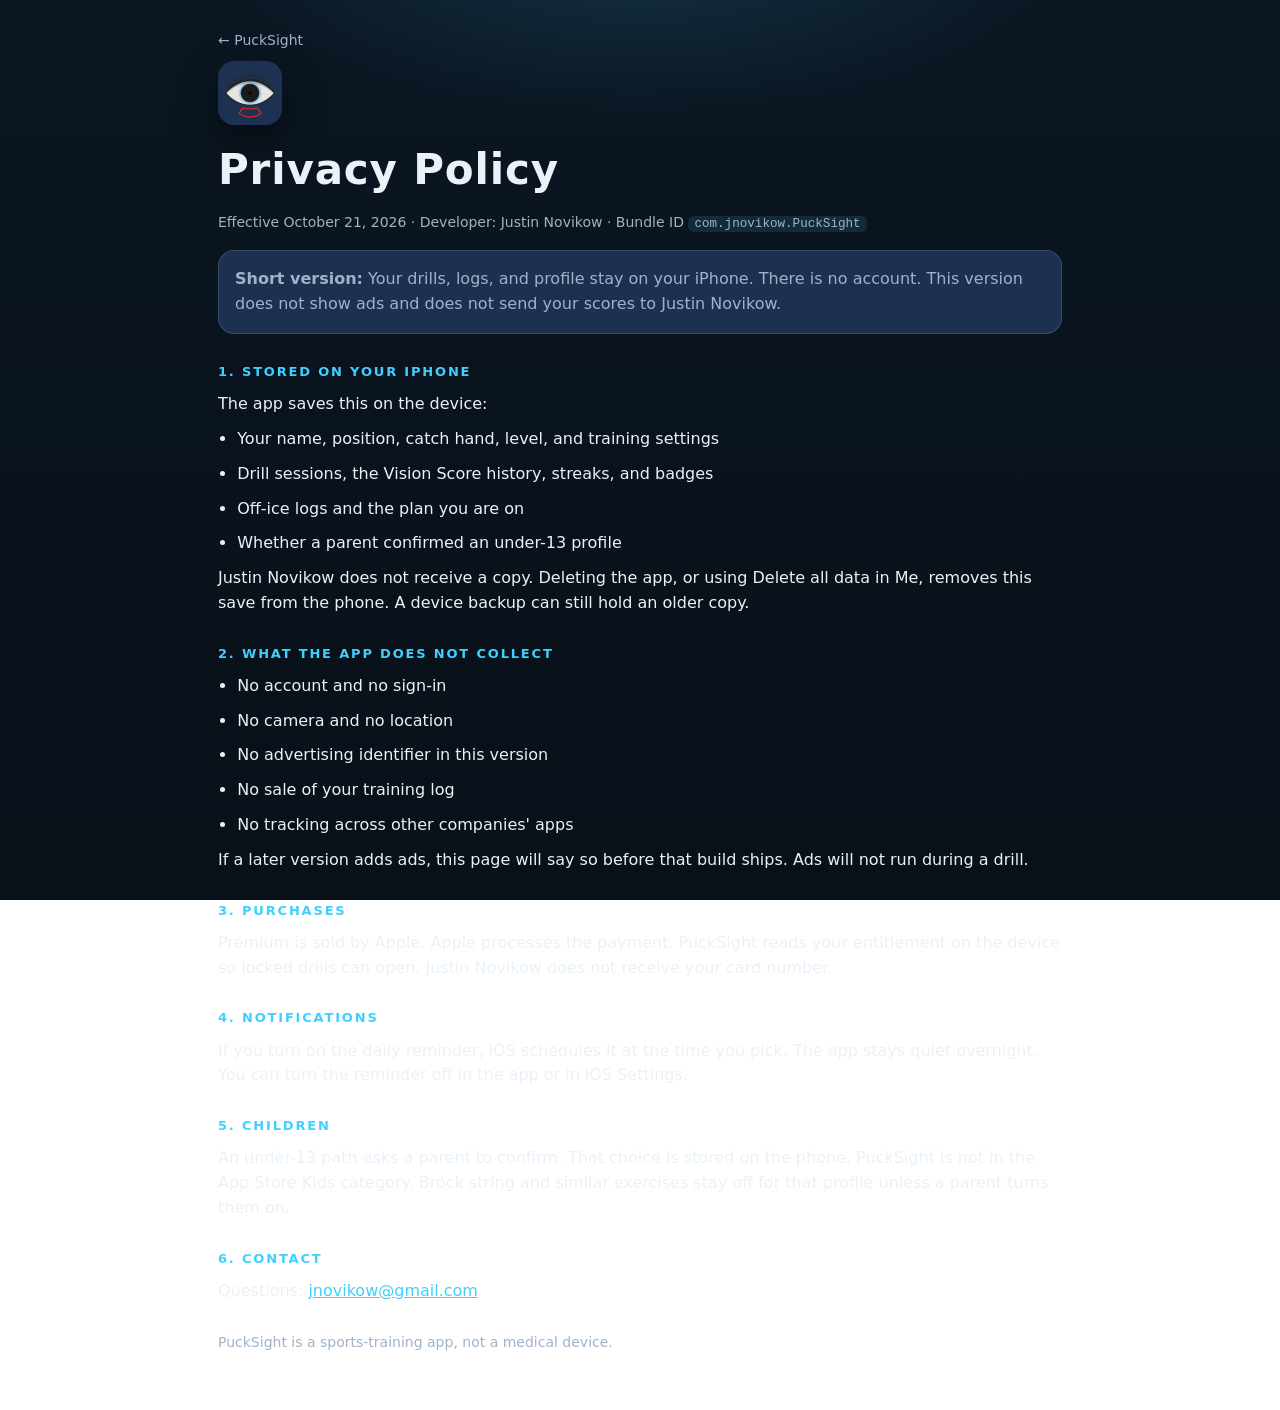
==== privacy.html @ 2f2fbd14 "Publish the PuckSight privacy and support site" ====
<!DOCTYPE html>
<html lang="en">
<head>
  <meta charset="UTF-8" />
  <meta name="viewport" content="width=device-width, initial-scale=1, viewport-fit=cover" />
  <meta name="theme-color" content="#0B1622" />
  <title>PuckSight — Privacy Policy</title>
  <meta name="description" content="PuckSight privacy policy. Drill scores stay on your iPhone." />
  <link rel="icon" href="icon.png" type="image/png" />
  <link rel="stylesheet" href="styles.css" />
</head>
<body>
  <div class="wrap">
    <a class="back" href="index.html">← PuckSight</a>
    <img class="logo logo-sm" src="icon.png" width="64" height="64" alt="" />
    <h1>Privacy Policy</h1>
    <p class="meta">Effective October 21, 2026 · Developer: Justin Novikow · Bundle ID <code>com.jnovikow.PuckSight</code></p>

    <div class="card">
      <p style="margin:0"><strong>Short version:</strong> Your drills, logs, and profile stay on your iPhone. There is no account. This version does not show ads and does not send your scores to Justin Novikow.</p>
    </div>

    <h2>1. Stored on your iPhone</h2>
    <p>The app saves this on the device:</p>
    <ul>
      <li>Your name, position, catch hand, level, and training settings</li>
      <li>Drill sessions, the Vision Score history, streaks, and badges</li>
      <li>Off-ice logs and the plan you are on</li>
      <li>Whether a parent confirmed an under-13 profile</li>
    </ul>
    <p>Justin Novikow does not receive a copy. Deleting the app, or using Delete all data in Me, removes this save from the phone. A device backup can still hold an older copy.</p>

    <h2>2. What the app does not collect</h2>
    <ul>
      <li>No account and no sign-in</li>
      <li>No camera and no location</li>
      <li>No advertising identifier in this version</li>
      <li>No sale of your training log</li>
      <li>No tracking across other companies' apps</li>
    </ul>
    <p>If a later version adds ads, this page will say so before that build ships. Ads will not run during a drill.</p>

    <h2>3. Purchases</h2>
    <p>Premium is sold by Apple. Apple processes the payment. PuckSight reads your entitlement on the device so locked drills can open. Justin Novikow does not receive your card number.</p>

    <h2>4. Notifications</h2>
    <p>If you turn on the daily reminder, iOS schedules it at the time you pick. The app stays quiet overnight. You can turn the reminder off in the app or in iOS Settings.</p>

    <h2>5. Children</h2>
    <p>An under-13 path asks a parent to confirm. That choice is stored on the phone. PuckSight is not in the App Store Kids category. Brock string and similar exercises stay off for that profile unless a parent turns them on.</p>

    <h2>6. Contact</h2>
    <p>Questions: <a href="mailto:jnovikow@gmail.com">jnovikow@gmail.com</a></p>
    <p class="foot">PuckSight is a sports-training app, not a medical device.</p>
  </div>
</body>
</html>
---- styles.css ----
:root {
  --bg: #0B1622;
  --bg-2: #13233A;
  --card: #1C3150;
  --fg: #EAF2F8;
  --muted: #9FB3C8;
  --ice: #3FD0FF;
  --crease: #E23B4E;
  --line: rgba(234, 242, 248, 0.12);
}

* { box-sizing: border-box; margin: 0; padding: 0; }

body {
  font-family: "Avenir Next", "Segoe UI", system-ui, sans-serif;
  background:
    radial-gradient(720px 320px at 50% -8%, rgba(63, 208, 255, 0.16), transparent 62%),
    linear-gradient(180deg, var(--bg) 0%, #081018 100%);
  background-attachment: fixed;
  color: var(--fg);
  line-height: 1.55;
  min-height: 100vh;
}

a { color: var(--ice); }
code { font-size: 0.9em; background: rgba(63, 208, 255, 0.12); padding: 1px 6px; border-radius: 6px; }

.wrap { max-width: 880px; margin: 0 auto; padding: 28px 18px calc(48px + env(safe-area-inset-bottom)); }

.hero { text-align: center; padding: 12px 0 8px; }
.logo { width: 112px; height: 112px; border-radius: 26px; margin-bottom: 14px; box-shadow: 0 16px 40px rgba(0, 0, 0, 0.45); }
.logo-sm { width: 64px; height: 64px; border-radius: 16px; display: block; margin: 8px 0 12px; }
.eyebrow { letter-spacing: 0.18em; text-transform: uppercase; color: var(--ice); font-size: 12px; font-weight: 700; }
h1 { font-size: 42px; letter-spacing: 0.02em; margin: 6px 0 10px; }
h2 { font-size: 13px; letter-spacing: 0.14em; text-transform: uppercase; color: var(--ice); margin: 28px 0 10px; }
.lede { color: var(--muted); font-size: 19px; max-width: 36em; margin: 0 auto; }
.tag { color: var(--crease); font-weight: 700; letter-spacing: 0.04em; margin-top: 12px; }
.meta { color: var(--muted); font-size: 14px; margin-bottom: 16px; }
p, li { font-size: 16px; margin-bottom: 10px; }
ul, ol { padding-left: 1.2em; margin-bottom: 8px; }

.cards { display: grid; grid-template-columns: repeat(auto-fit, minmax(220px, 1fr)); gap: 12px; }
.card, .link-card {
  background: var(--card);
  border: 1px solid var(--line);
  border-radius: 16px;
  padding: 16px;
}
.link-card { display: flex; flex-direction: column; gap: 4px; text-decoration: none; color: inherit; }
.card-kicker { color: var(--ice); font-size: 12px; letter-spacing: 0.12em; text-transform: uppercase; font-weight: 700; }
.card-desc, .card p { color: var(--muted); }
.back { color: var(--muted); text-decoration: none; font-size: 14px; }
.foot { color: var(--muted); font-size: 14px; margin-top: 28px; }
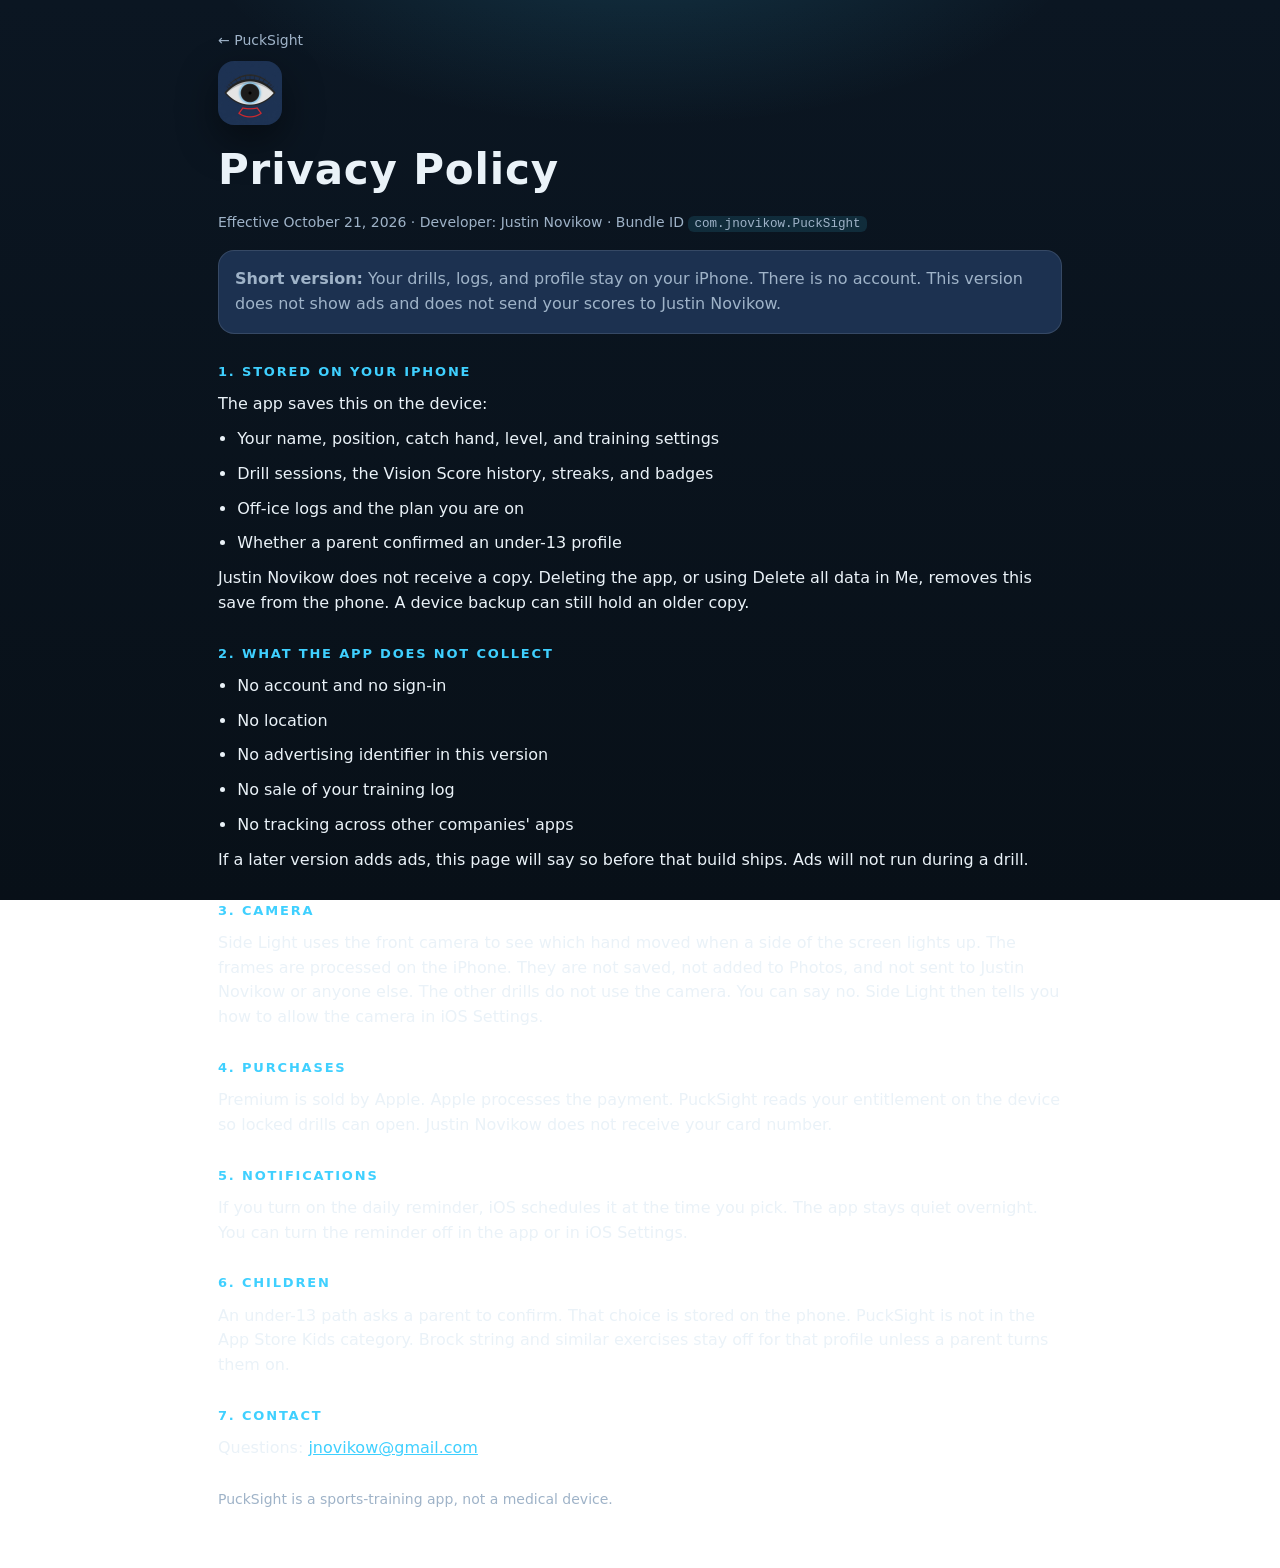
==== commit 1924e20d: "Describe Side Light camera use on the privacy pages" ====
--- a/privacy.html
+++ b/privacy.html
@@ -33,23 +33,26 @@
     <h2>2. What the app does not collect</h2>
     <ul>
       <li>No account and no sign-in</li>
-      <li>No camera and no location</li>
+      <li>No location</li>
       <li>No advertising identifier in this version</li>
       <li>No sale of your training log</li>
       <li>No tracking across other companies' apps</li>
     </ul>
     <p>If a later version adds ads, this page will say so before that build ships. Ads will not run during a drill.</p>
 
-    <h2>3. Purchases</h2>
+    <h2>3. Camera</h2>
+    <p>Side Light uses the front camera to see which hand moved when a side of the screen lights up. The frames are processed on the iPhone. They are not saved, not added to Photos, and not sent to Justin Novikow or anyone else. The other drills do not use the camera. You can say no. Side Light then tells you how to allow the camera in iOS Settings.</p>
+
+    <h2>4. Purchases</h2>
     <p>Premium is sold by Apple. Apple processes the payment. PuckSight reads your entitlement on the device so locked drills can open. Justin Novikow does not receive your card number.</p>
 
-    <h2>4. Notifications</h2>
+    <h2>5. Notifications</h2>
     <p>If you turn on the daily reminder, iOS schedules it at the time you pick. The app stays quiet overnight. You can turn the reminder off in the app or in iOS Settings.</p>
 
-    <h2>5. Children</h2>
+    <h2>6. Children</h2>
     <p>An under-13 path asks a parent to confirm. That choice is stored on the phone. PuckSight is not in the App Store Kids category. Brock string and similar exercises stay off for that profile unless a parent turns them on.</p>
 
-    <h2>6. Contact</h2>
+    <h2>7. Contact</h2>
     <p>Questions: <a href="mailto:jnovikow@gmail.com">jnovikow@gmail.com</a></p>
     <p class="foot">PuckSight is a sports-training app, not a medical device.</p>
   </div>
--- a/styles.css
+++ b/styles.css
@@ -39,6 +39,10 @@
 p, li { font-size: 16px; margin-bottom: 10px; }
 ul, ol { padding-left: 1.2em; margin-bottom: 8px; }
 
+.shots { display: grid; grid-template-columns: repeat(3, 1fr); gap: 12px; margin: 22px 0 8px; }
+.shots img { width: 100%; height: auto; border-radius: 22px; border: 1px solid var(--line); background: #081018; }
+.shot-cap { color: var(--muted); font-size: 13px; text-align: center; margin-top: 6px; }
+@media (max-width: 700px) { .shots { grid-template-columns: 1fr; } }
 .cards { display: grid; grid-template-columns: repeat(auto-fit, minmax(220px, 1fr)); gap: 12px; }
 .card, .link-card {
   background: var(--card);
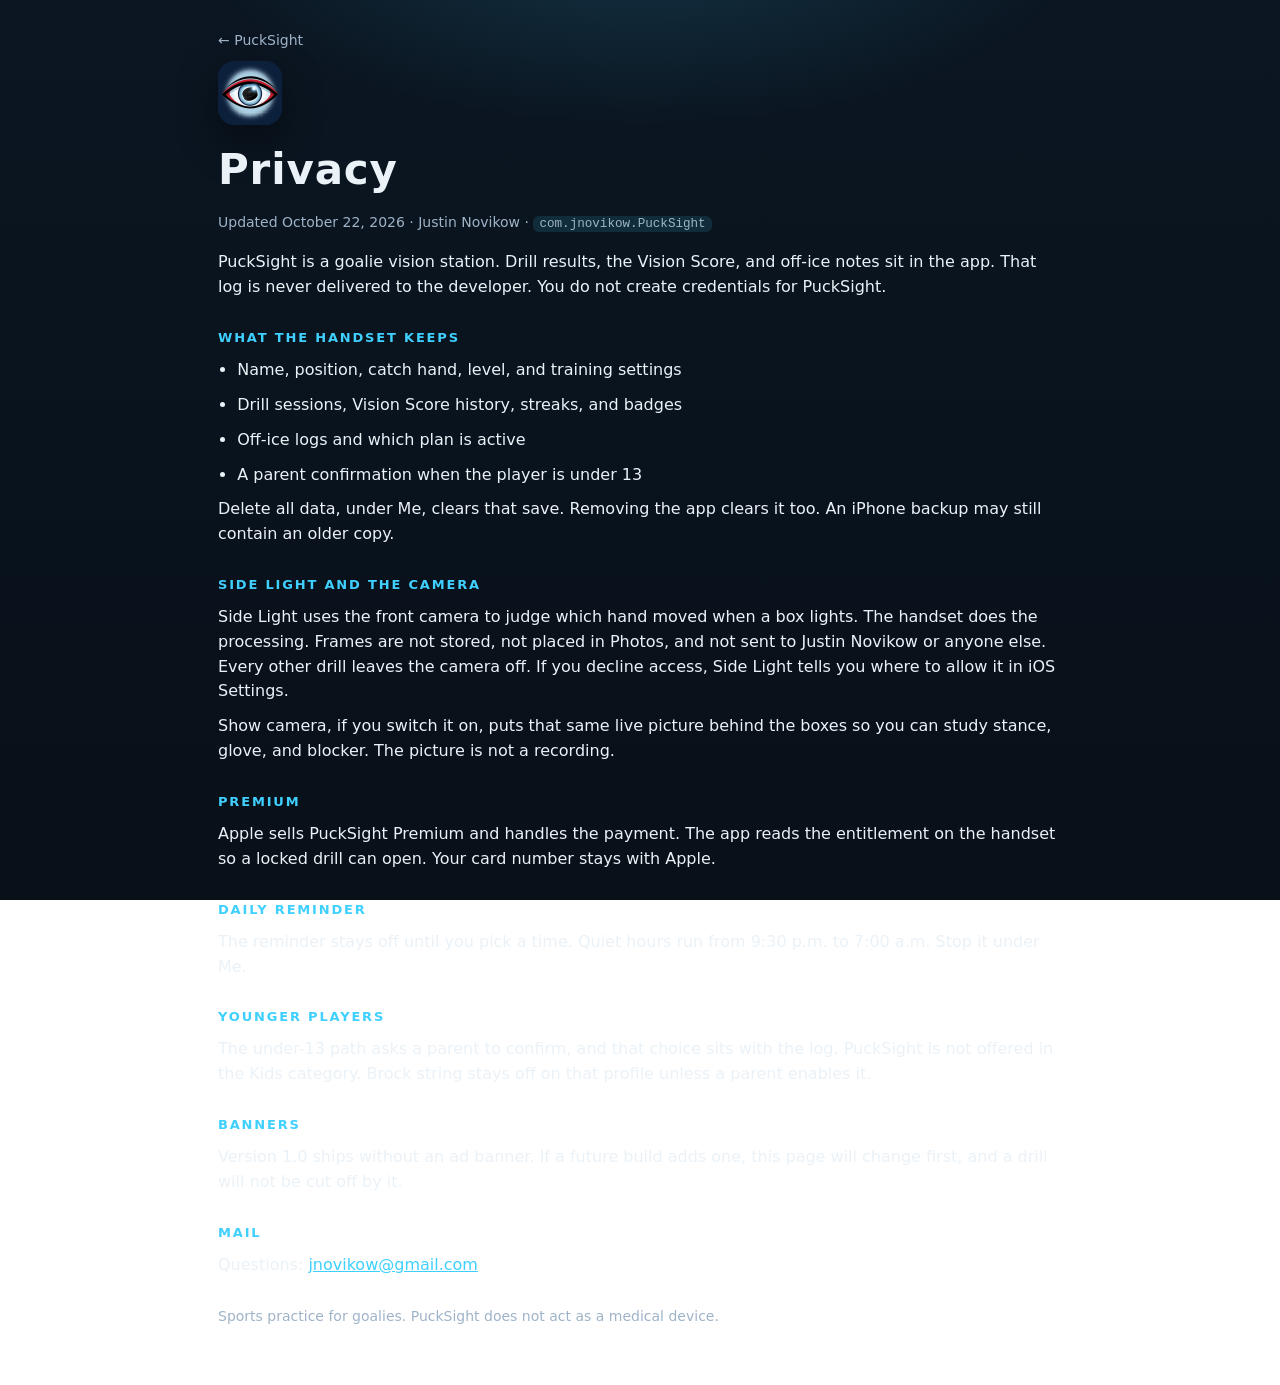
==== commit 492563b7: "Rewrite the public pages around the crease drills. Home, privacy, and support now describe Side Ligh" ====
--- a/privacy.html
+++ b/privacy.html
@@ -4,8 +4,8 @@
   <meta charset="UTF-8" />
   <meta name="viewport" content="width=device-width, initial-scale=1, viewport-fit=cover" />
   <meta name="theme-color" content="#0B1622" />
-  <title>PuckSight — Privacy Policy</title>
-  <meta name="description" content="PuckSight privacy policy. Drill scores stay on your iPhone." />
+  <title>PuckSight — Privacy</title>
+  <meta name="description" content="How PuckSight handles the crease log, the Side Light camera, and Premium." />
   <link rel="icon" href="icon.png" type="image/png" />
   <link rel="stylesheet" href="styles.css" />
 </head>
@@ -13,48 +13,39 @@
   <div class="wrap">
     <a class="back" href="index.html">← PuckSight</a>
     <img class="logo logo-sm" src="icon.png" width="64" height="64" alt="" />
-    <h1>Privacy Policy</h1>
-    <p class="meta">Effective October 21, 2026 · Developer: Justin Novikow · Bundle ID <code>com.jnovikow.PuckSight</code></p>
+    <h1>Privacy</h1>
+    <p class="meta">Updated October 22, 2026 · Justin Novikow · <code>com.jnovikow.PuckSight</code></p>
 
-    <div class="card">
-      <p style="margin:0"><strong>Short version:</strong> Your drills, logs, and profile stay on your iPhone. There is no account. This version does not show ads and does not send your scores to Justin Novikow.</p>
-    </div>
+    <p>PuckSight is a goalie vision station. Drill results, the Vision Score, and off-ice notes sit in the app. That log is never delivered to the developer. You do not create credentials for PuckSight.</p>
 
-    <h2>1. Stored on your iPhone</h2>
-    <p>The app saves this on the device:</p>
+    <h2>What the handset keeps</h2>
     <ul>
-      <li>Your name, position, catch hand, level, and training settings</li>
-      <li>Drill sessions, the Vision Score history, streaks, and badges</li>
-      <li>Off-ice logs and the plan you are on</li>
-      <li>Whether a parent confirmed an under-13 profile</li>
+      <li>Name, position, catch hand, level, and training settings</li>
+      <li>Drill sessions, Vision Score history, streaks, and badges</li>
+      <li>Off-ice logs and which plan is active</li>
+      <li>A parent confirmation when the player is under 13</li>
     </ul>
-    <p>Justin Novikow does not receive a copy. Deleting the app, or using Delete all data in Me, removes this save from the phone. A device backup can still hold an older copy.</p>
+    <p>Delete all data, under Me, clears that save. Removing the app clears it too. An iPhone backup may still contain an older copy.</p>
 
-    <h2>2. What the app does not collect</h2>
-    <ul>
-      <li>No account and no sign-in</li>
-      <li>No location</li>
-      <li>No advertising identifier in this version</li>
-      <li>No sale of your training log</li>
-      <li>No tracking across other companies' apps</li>
-    </ul>
-    <p>If a later version adds ads, this page will say so before that build ships. Ads will not run during a drill.</p>
+    <h2>Side Light and the camera</h2>
+    <p>Side Light uses the front camera to judge which hand moved when a box lights. The handset does the processing. Frames are not stored, not placed in Photos, and not sent to Justin Novikow or anyone else. Every other drill leaves the camera off. If you decline access, Side Light tells you where to allow it in iOS Settings.</p>
+    <p>Show camera, if you switch it on, puts that same live picture behind the boxes so you can study stance, glove, and blocker. The picture is not a recording.</p>
 
-    <h2>3. Camera</h2>
-    <p>Side Light uses the front camera to see which hand moved when a side of the screen lights up. The frames are processed on the iPhone. They are not saved, not added to Photos, and not sent to Justin Novikow or anyone else. The other drills do not use the camera. You can say no. Side Light then tells you how to allow the camera in iOS Settings.</p>
+    <h2>Premium</h2>
+    <p>Apple sells PuckSight Premium and handles the payment. The app reads the entitlement on the handset so a locked drill can open. Your card number stays with Apple.</p>
 
-    <h2>4. Purchases</h2>
-    <p>Premium is sold by Apple. Apple processes the payment. PuckSight reads your entitlement on the device so locked drills can open. Justin Novikow does not receive your card number.</p>
+    <h2>Daily reminder</h2>
+    <p>The reminder stays off until you pick a time. Quiet hours run from 9:30 p.m. to 7:00 a.m. Stop it under Me.</p>
 
-    <h2>5. Notifications</h2>
-    <p>If you turn on the daily reminder, iOS schedules it at the time you pick. The app stays quiet overnight. You can turn the reminder off in the app or in iOS Settings.</p>
+    <h2>Younger players</h2>
+    <p>The under-13 path asks a parent to confirm, and that choice sits with the log. PuckSight is not offered in the Kids category. Brock string stays off on that profile unless a parent enables it.</p>
 
-    <h2>6. Children</h2>
-    <p>An under-13 path asks a parent to confirm. That choice is stored on the phone. PuckSight is not in the App Store Kids category. Brock string and similar exercises stay off for that profile unless a parent turns them on.</p>
+    <h2>Banners</h2>
+    <p>Version 1.0 ships without an ad banner. If a future build adds one, this page will change first, and a drill will not be cut off by it.</p>
 
-    <h2>7. Contact</h2>
+    <h2>Mail</h2>
     <p>Questions: <a href="mailto:jnovikow@gmail.com">jnovikow@gmail.com</a></p>
-    <p class="foot">PuckSight is a sports-training app, not a medical device.</p>
+    <p class="foot">Sports practice for goalies. PuckSight does not act as a medical device.</p>
   </div>
 </body>
 </html>
